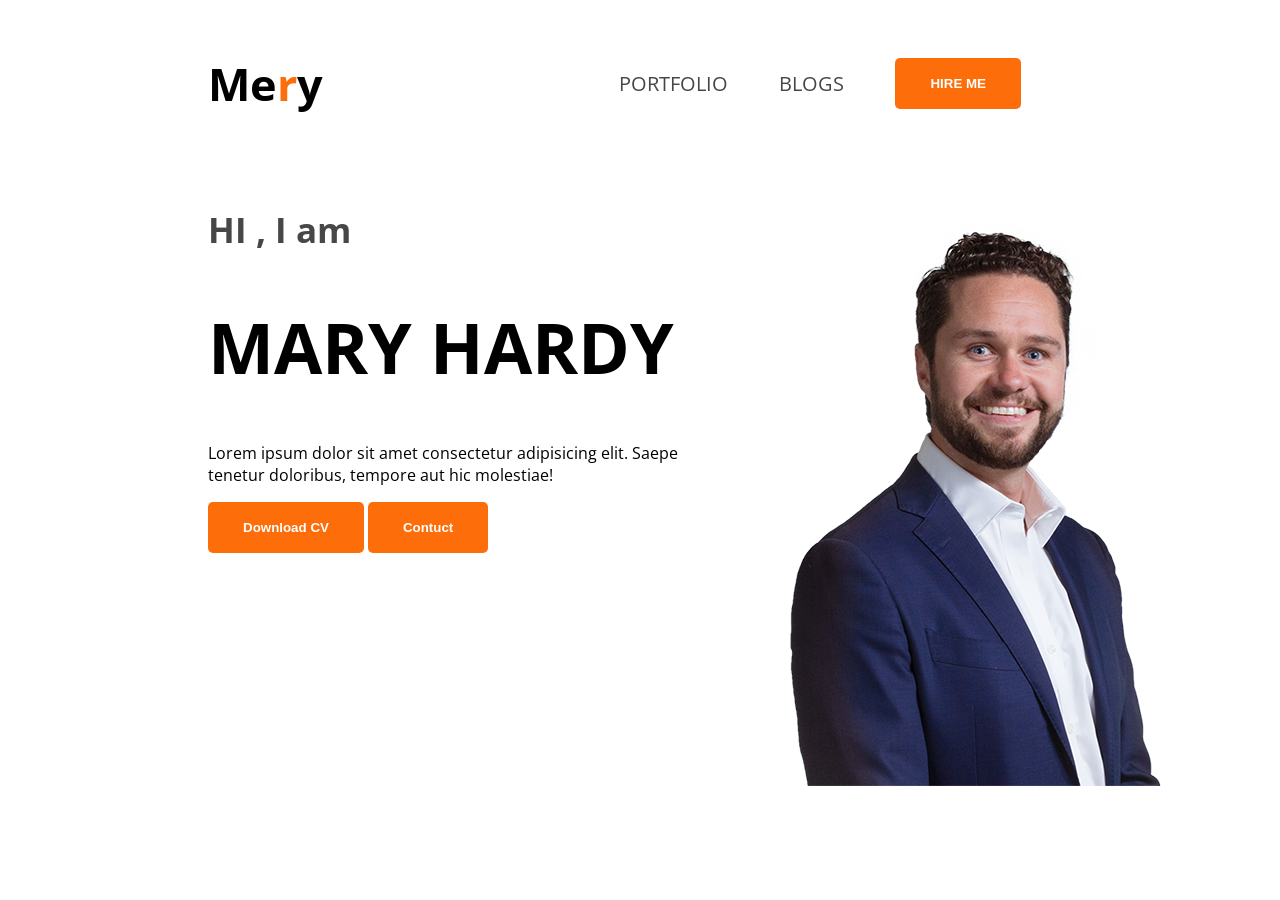
==== web.html @ 64a636ee "nav and banner" ====
<!DOCTYPE html>
<html lang="en">
<head>
    <meta charset="UTF-8">
    <meta name="viewport" content="width=device-width, initial-scale=1.0">
    <title>Document</title>
    <link rel="preconnect" href="https://fonts.googleapis.com">
<link rel="preconnect" href="https://fonts.gstatic.com" crossorigin>
<link href="https://fonts.googleapis.com/css2?family=Open+Sans:ital,wght@0,300..800;1,300..800&display=swap" rel="stylesheet">
    <link rel="stylesheet" href="web.css">
</head>

<body class="open-sans-normal">
    <header>
        <nav>
            <h3 class="nav-title">Me<span class="text-primary">r</span>y</h3>
           <ul>
            <li><a href="">PORTFOLIO</a></li>
            <li><a href="">BLOGS</a></li>
            <li><a href=""><button class="btn-primary">HIRE ME</button></a></li>
           </ul>
        </nav>
        <div class="banner">
            <div class="banner-content">
                <h4 class="banner-gret">HI , I am</h4>
                <h1 class="banner-title">MARY HARDY</h1>
                <P class="banner-descrip">
                    Lorem ipsum dolor sit amet consectetur adipisicing elit. Saepe tenetur doloribus, tempore aut hic molestiae!

                </P>
                <button class="btn-primary">Download CV</button>
                <button class="btn-primary">Contuct</button>
            </div>
            <img class="banner-picture" src="images/mery.png" alt="">
        </div>
    </header>
    <main>

    </main>
    <footer>

    </footer>
</body>
</html>
---- web.css ----
.open-sans-normal {
  font-family: "Open Sans", sans-serif;
  font-optical-sizing: auto;
  
  font-style: normal;
  font-variation-settings:
    "wdth" 100;
}
/* shared item */

.text-primary{
    color: #FD6E0A;
}
.btn-primary{
   background-color: #FD6E0A; 
   font-weight: bold;
   color: white;
   padding: 18px 35px;
   border-radius: 5px;
   border: none;
}
/* nav styles */
nav{
    display: flex;
    align-items: center;
    justify-content: space-between;
    margin: 0px 200px;
    font-size: 20px;
}

nav ul{
    display: flex;
    align-items: center;
}
.nav-title{
    font-weight: bolder;
    font-size: 45px;
}
nav ul li{
    list-style: none;
    margin-right: 51px;
}
nav li a{
    text-decoration: none;
    color: #474747;
    font-size: 20px;
}
/*banner styles*/
.banner-gret{
    color: #474747;
    font-size: 35px;
    font-weight: 600px;
}
.banner-title{
    font-weight: bold;
    font-size: 70px;

}
.banner-discrip{
   font-size: 18px; 
   font-weight: 10px;
}
.banner-picture{
    width: 580px;
}
.banner{
    display: flex;
    justify-content: space-between;
    margin: 0 35px 0 200px;
}
.banner-content{
    max-width: 580px;
}
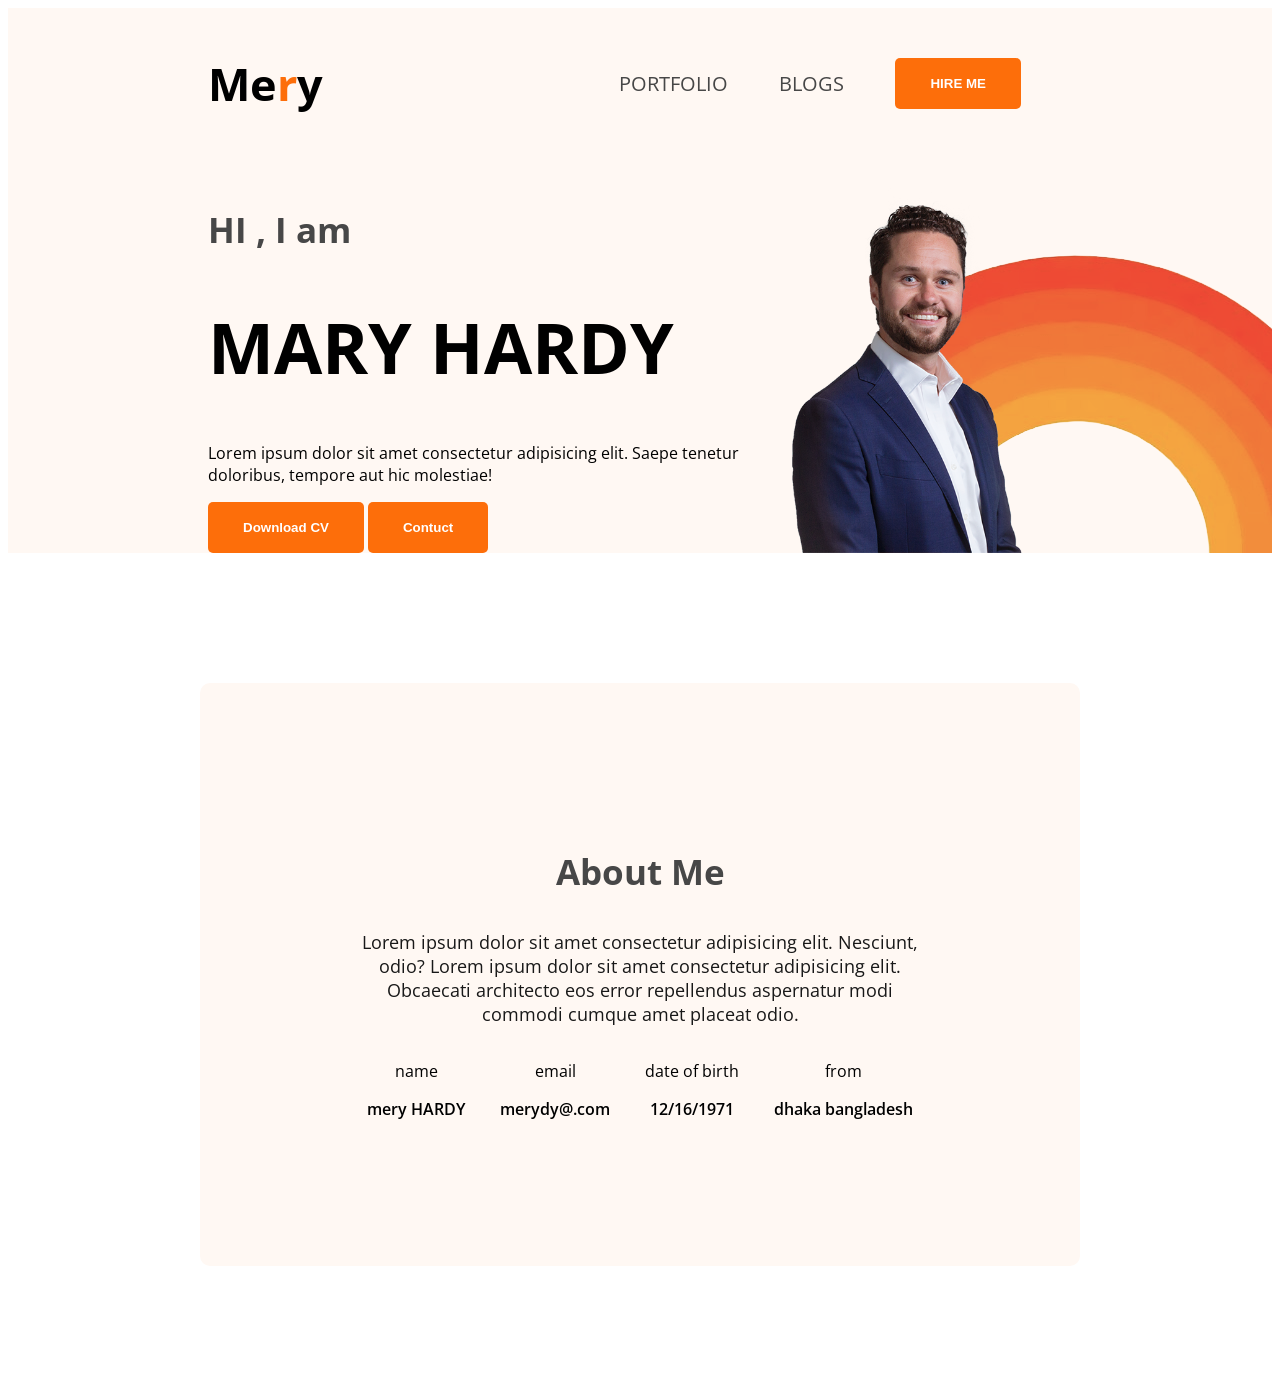
==== commit 239e3270: "first main added" ====
--- a/web.html
+++ b/web.html
@@ -11,7 +11,7 @@
 </head>
 
 <body class="open-sans-normal">
-    <header>
+    <header class="header second-bg">
         <nav>
             <h3 class="nav-title">Me<span class="text-primary">r</span>y</h3>
            <ul>
@@ -35,7 +35,31 @@
         </div>
     </header>
     <main>
+        <section class="about second-bg">
+            <h3 class="section-title">About Me</h3>
+            <p class="section-descrip">Lorem ipsum dolor sit amet consectetur adipisicing elit. Nesciunt, odio? Lorem ipsum dolor sit amet consectetur adipisicing elit. Obcaecati architecto eos error repellendus aspernatur modi commodi cumque amet placeat odio.</p>
+            <div class="about-items">
+            <div class="about-item">
+                <p class="item-title">name</p>
+                <p class="item-descrip">mery HARDY</p>
+            </div>
+            <div class="about-item">
+                <p class="item-title">email</p>
+                <p class="item-descrip">merydy@.com</p>
+            </div>
+            <div class="about-item">
+                <p class="item-title">date of birth</p>
+                <p class="item-descrip">12/16/1971</p>
+            </div>
+            <div class="about-item">
+                <p class="item-title">from</p>
+                <p class="item-descrip">dhaka bangladesh</p>
+            </div>
+            </div>
 
+
+
+        </section>
     </main>
     <footer>
 
--- a/web.css
+++ b/web.css
@@ -19,6 +19,28 @@
    border-radius: 5px;
    border: none;
 }
+.section-title{
+    font-size: 35px;
+    font-weight: bold;
+    color: #474747;
+}
+.section-descrip{
+    font-size: 18px;
+    color: #181818;
+}
+.second-bg{
+    background-color: #fff8f3;
+}
+/*header*/
+
+.header{
+    background-image: url("../images/rain-bow.png");
+    background-repeat: no-repeat;
+    background-position: bottom right;
+    
+}
+
+
 /* nav styles */
 nav{
     display: flex;
@@ -61,15 +83,37 @@
    font-weight: 10px;
 }
 .banner-picture{
-    width: 580px;
+    width: 320px;
 }
 .banner{
     display: flex;
     justify-content: space-between;
-    margin: 0 35px 0 200px;
+    margin: 0 203px 0 200px;
 }
 .banner-content{
     max-width: 580px;
 }
+/* main styles */
+main{
+    max-width: 1140px;
+    margin: 0 auto;
+}
+/* about styles */
+.about{
+    border-radius: 10px;
+    padding: 130px 150px;
+    text-align: center;
+    margin: 130px;
 
 
+    
+}
+.about-items{
+    display: flex;
+    justify-content: space-around;
+}
+.item-descrip{
+    font-weight: 600;
+}
+
+
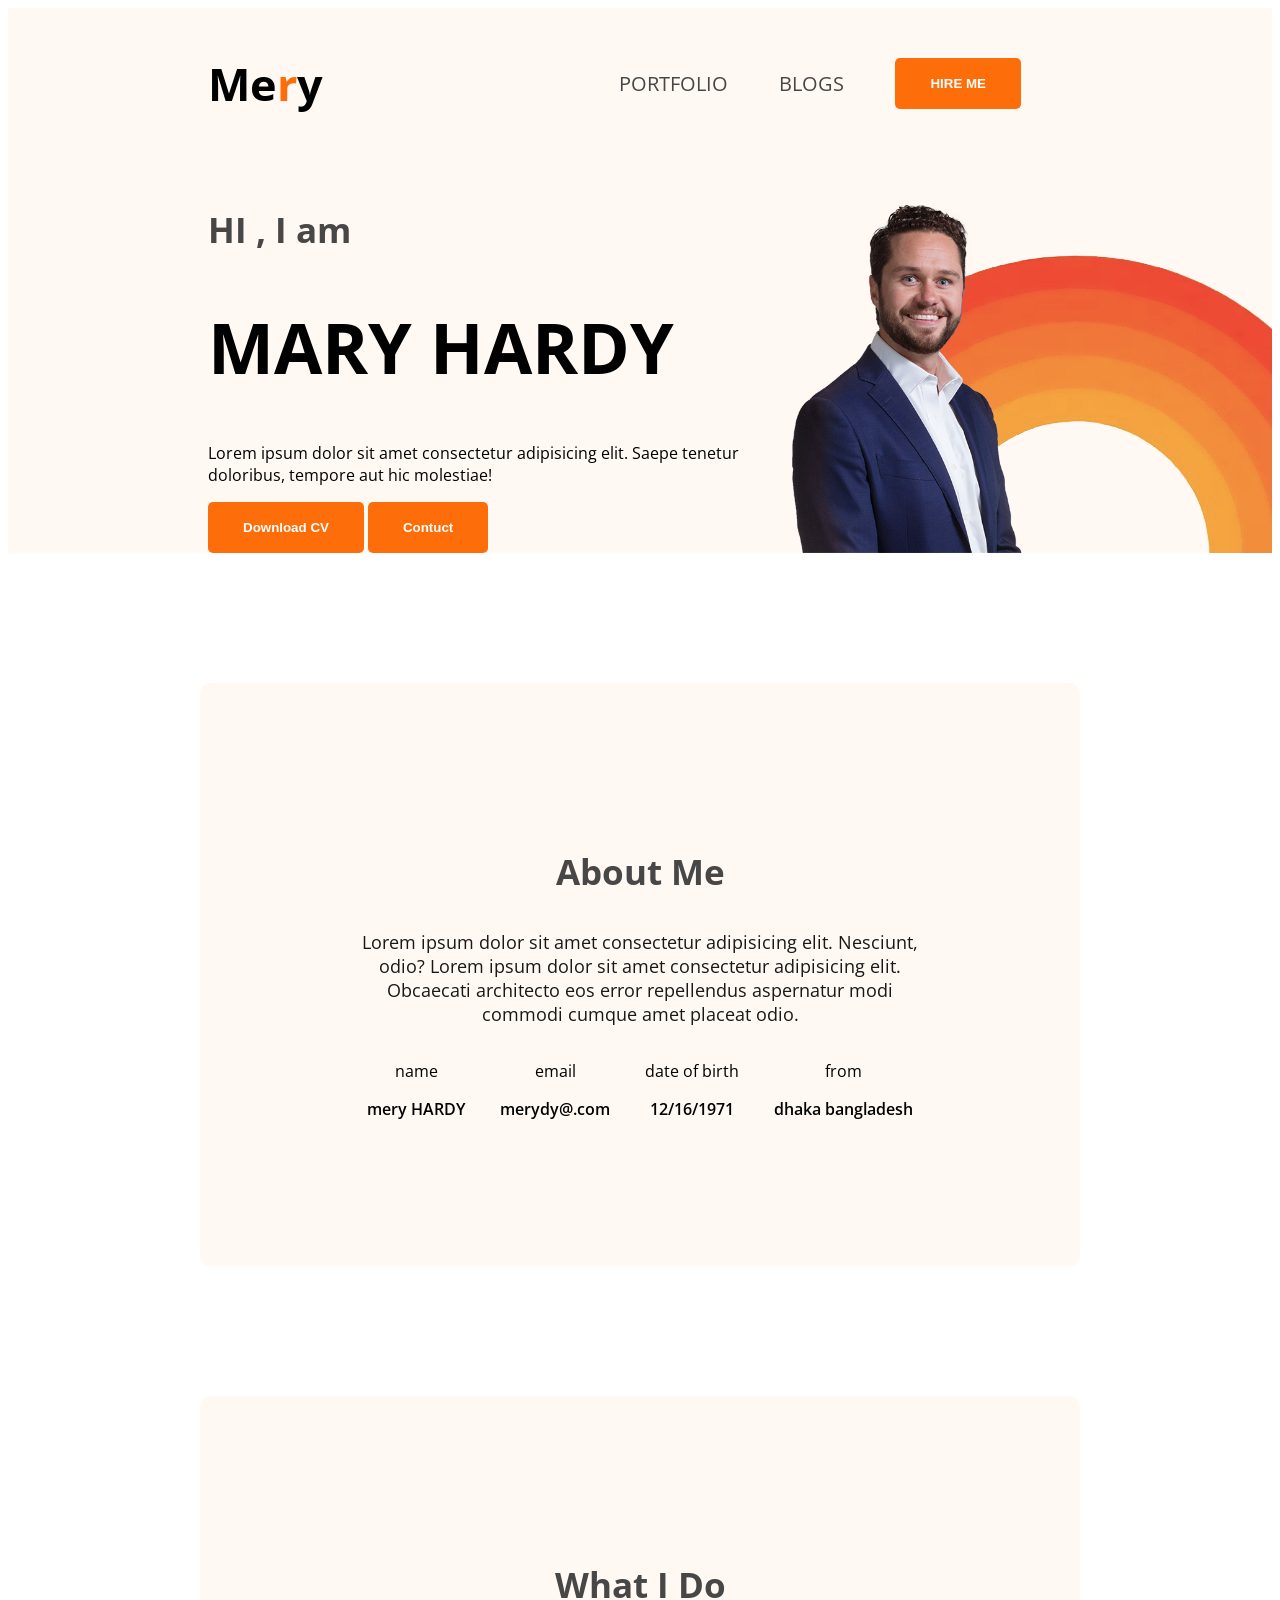
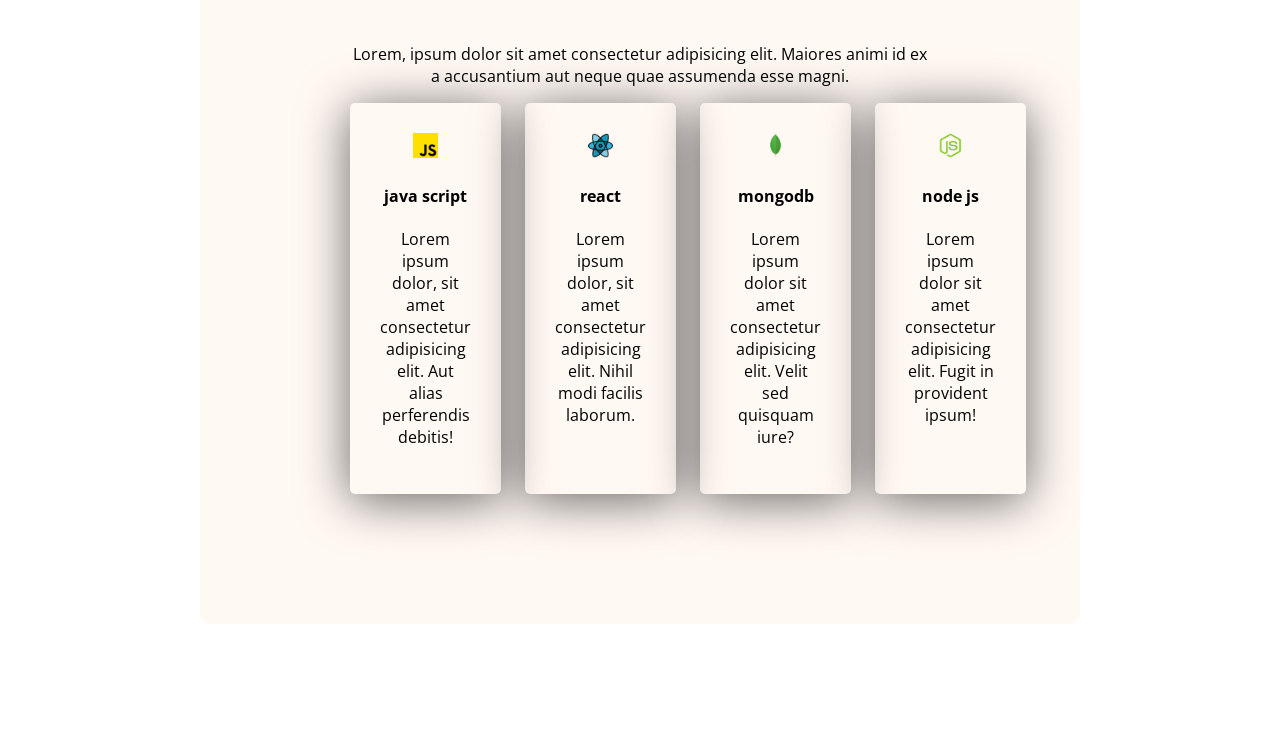
==== commit e043abb6: "what i do" ====
--- a/web.html
+++ b/web.html
@@ -56,9 +56,36 @@
                 <p class="item-descrip">dhaka bangladesh</p>
             </div>
             </div>
+            
+        </section>
+        <section class="skillss second-bg">
+            <h3 class="section-title text-center">
+                What I Do
+            </h3>
+            <p class="section-descrep text-center">Lorem, ipsum dolor sit amet consectetur adipisicing elit. Maiores animi id ex a accusantium aut neque quae assumenda esse magni.</p>
 
-
-
+            <div class="skills-container">
+                <div class="skills">
+                    <img src="images/js.png" alt="">
+                    <h4 class="skill-title">java script</h4>
+                    <p class="skill-descrip">Lorem ipsum dolor, sit amet consectetur adipisicing elit. Aut alias perferendis debitis!</p>
+                </div>
+                <div class="skills">
+                    <img src="images/react.png" alt="">
+                    <h4 class="skill-title">react</h4>
+                    <p class="skill-descrip">Lorem ipsum dolor, sit amet consectetur adipisicing elit. Nihil modi facilis laborum.</p>
+                </div>
+                <div class="skills">
+                    <img src="images/mongo.png" alt="">
+                    <h4 class="skill-title">mongodb</h4>
+                    <p class="skill-descrip">Lorem ipsum dolor sit amet consectetur adipisicing elit. Velit sed quisquam iure?</p>
+                </div>
+                <div class="skills">
+                    <img src="images/Node.png" alt="">
+                    <h4 class="skill-title">node js</h4>
+                    <p class="skill-descrip">Lorem ipsum dolor sit amet consectetur adipisicing elit. Fugit in provident ipsum!</p>
+                </div>
+            </div>
         </section>
     </main>
     <footer>
--- a/web.css
+++ b/web.css
@@ -7,6 +7,9 @@
     "wdth" 100;
 }
 /* shared item */
+.text-center{
+    text-align: center;
+}
 
 .text-primary{
     color: #FD6E0A;
@@ -98,6 +101,11 @@
     max-width: 1140px;
     margin: 0 auto;
 }
+main section{
+    margin-top: 130px;
+    margin-bottom: 130px;
+}
+
 /* about styles */
 .about{
     border-radius: 10px;
@@ -115,5 +123,26 @@
 .item-descrip{
     font-weight: 600;
 }
+/*skill section */
+.skillss{
+    border-radius: 10px;
+    padding: 130px 150px;
+    text-align: center;
+    margin: 130px;
+    
+}
+.skills-container{
+    display: flex;
+    gap: 24px;
+    
+}
+.skills{
+    padding: 30px;
+    box-shadow: 0px 6px 50px 0px rgba(0, 0, 0, 0.6) ;
+    border-radius: 5px;
+}
+.skills img{
+    width: 25px;
+}
 
 
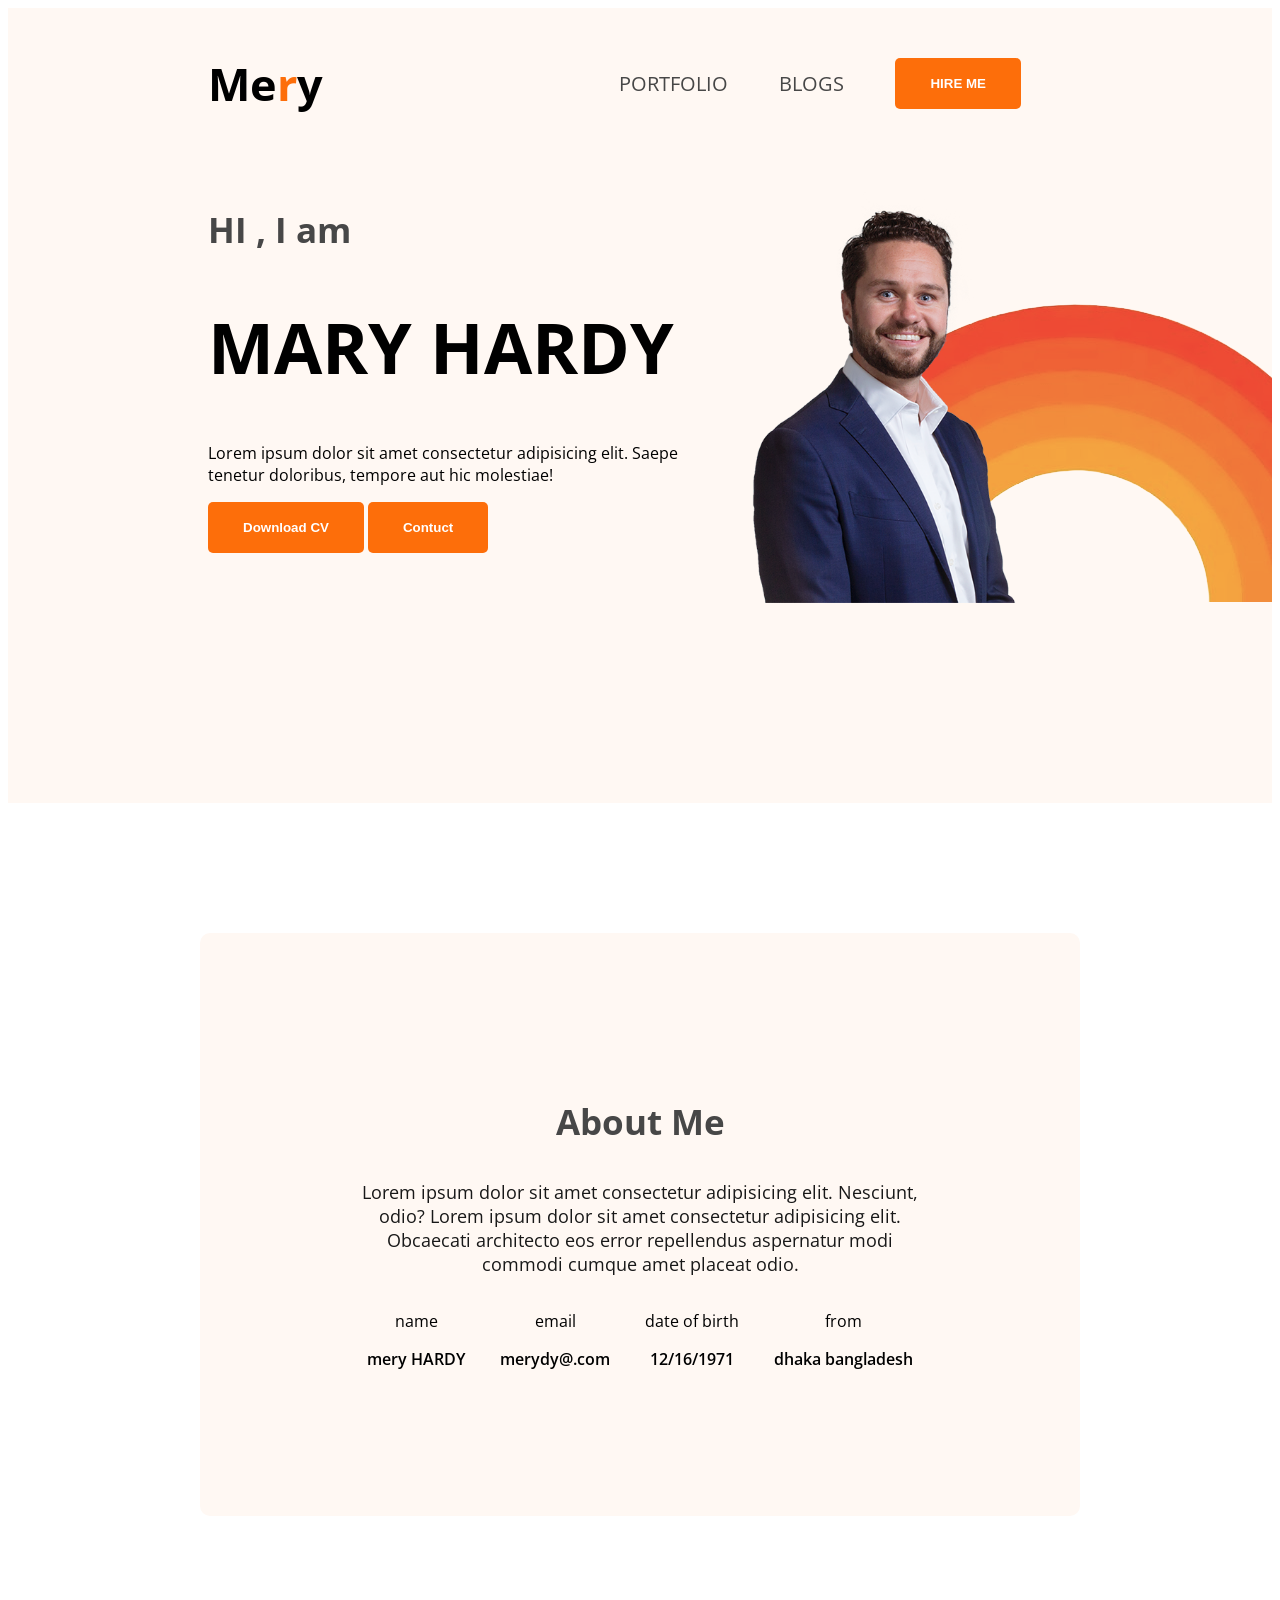
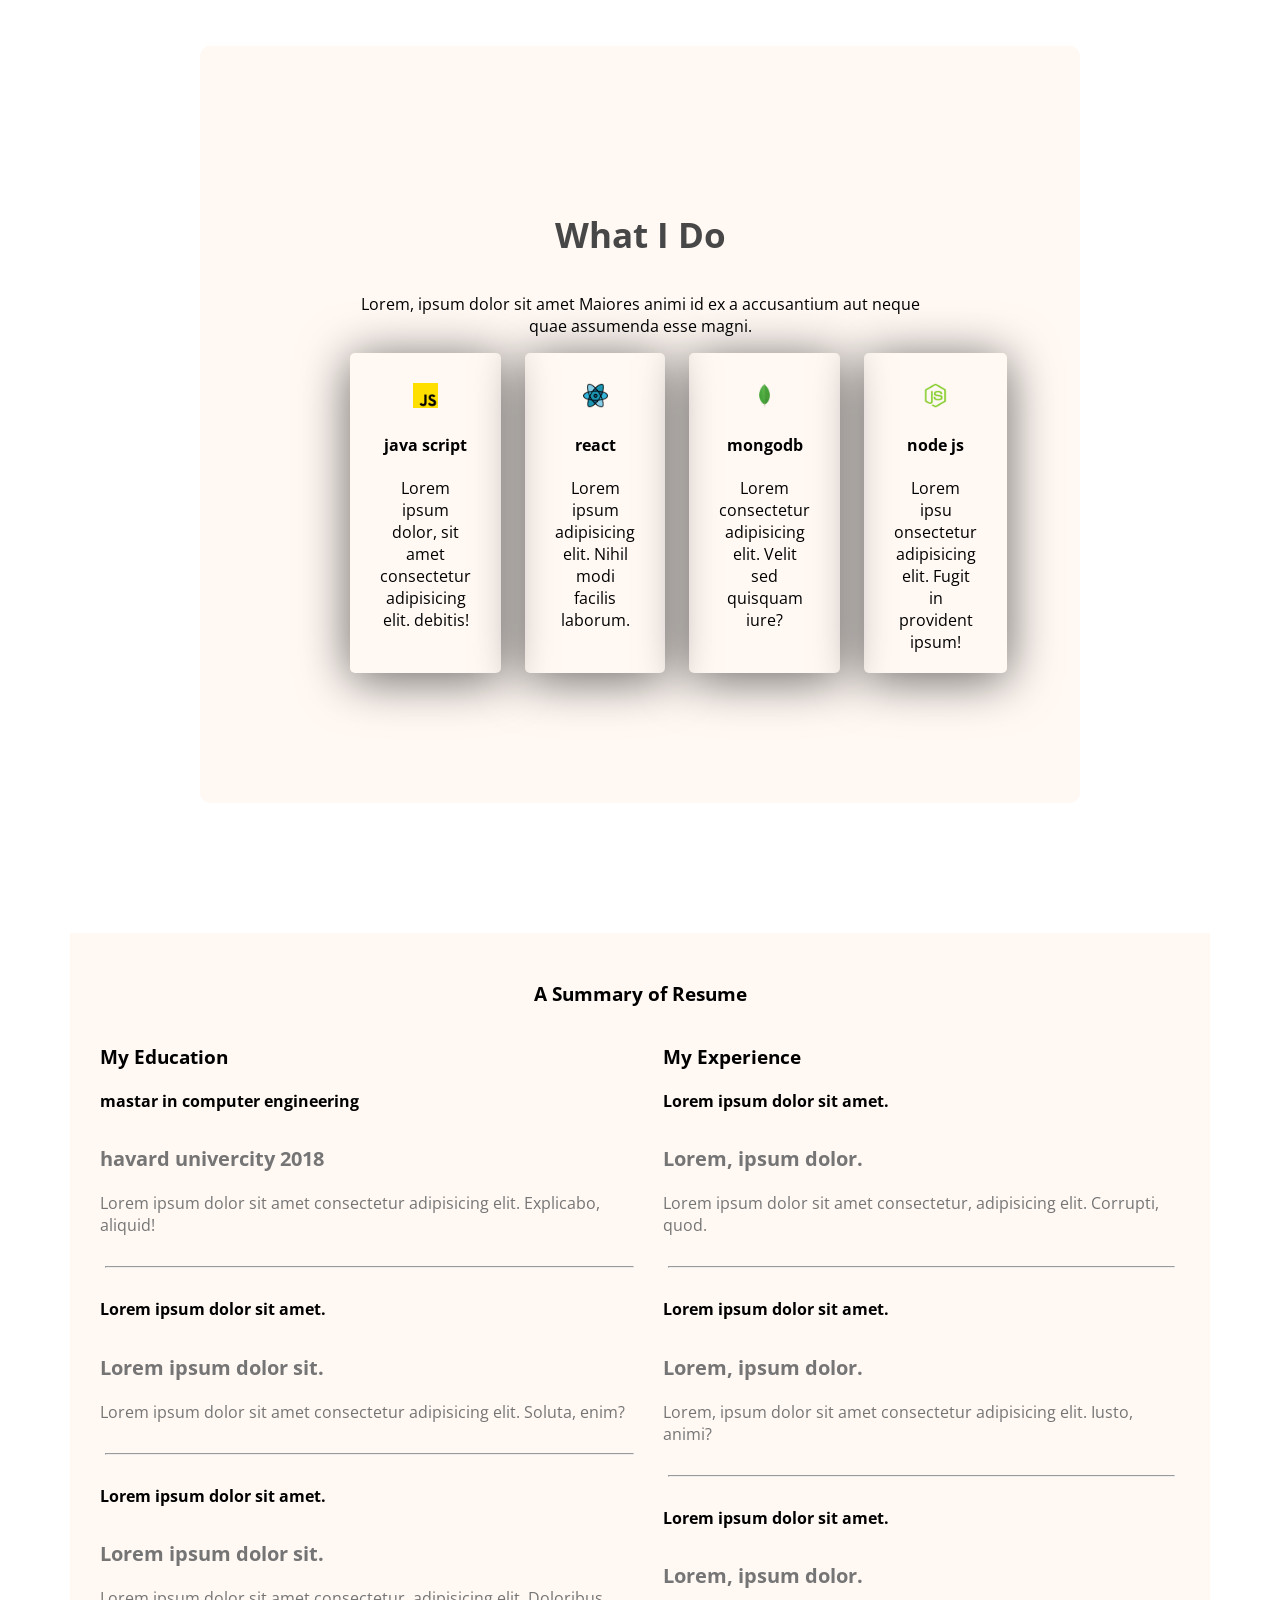
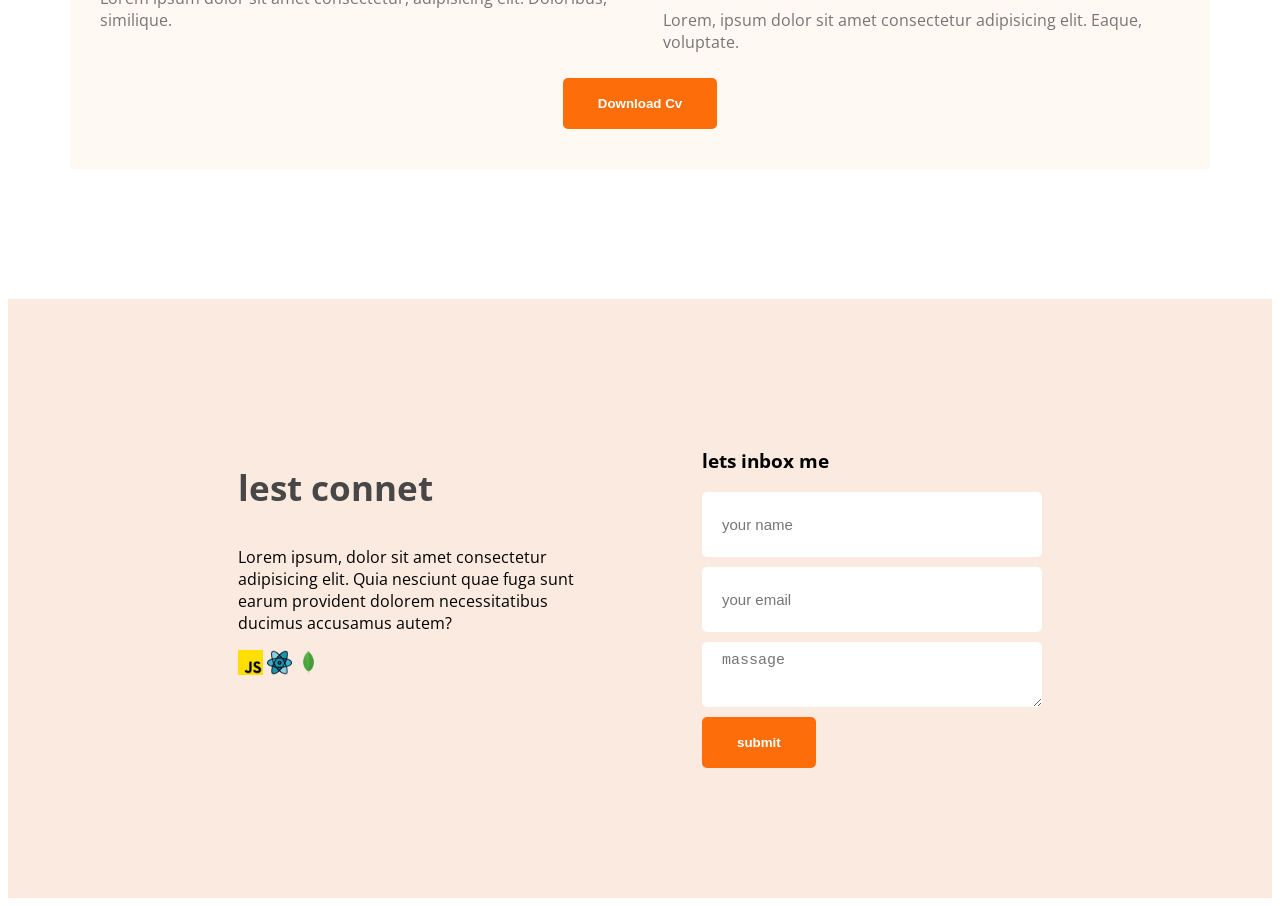
==== commit 93e56e74: "full web designed" ====
--- a/web.html
+++ b/web.html
@@ -3,7 +3,7 @@
 <head>
     <meta charset="UTF-8">
     <meta name="viewport" content="width=device-width, initial-scale=1.0">
-    <title>Document</title>
+    <title>MERY HARDY</title>
     <link rel="preconnect" href="https://fonts.googleapis.com">
 <link rel="preconnect" href="https://fonts.gstatic.com" crossorigin>
 <link href="https://fonts.googleapis.com/css2?family=Open+Sans:ital,wght@0,300..800;1,300..800&display=swap" rel="stylesheet">
@@ -62,34 +62,103 @@
             <h3 class="section-title text-center">
                 What I Do
             </h3>
-            <p class="section-descrep text-center">Lorem, ipsum dolor sit amet consectetur adipisicing elit. Maiores animi id ex a accusantium aut neque quae assumenda esse magni.</p>
+            <p class="section-descrep text-center">Lorem, ipsum dolor sit amet  Maiores animi id ex a accusantium aut neque quae assumenda esse magni.</p>
 
             <div class="skills-container">
                 <div class="skills">
                     <img src="images/js.png" alt="">
                     <h4 class="skill-title">java script</h4>
-                    <p class="skill-descrip">Lorem ipsum dolor, sit amet consectetur adipisicing elit. Aut alias perferendis debitis!</p>
+                    <p class="skill-descrip">Lorem ipsum dolor, sit amet consectetur adipisicing elit.  debitis!</p>
                 </div>
                 <div class="skills">
                     <img src="images/react.png" alt="">
                     <h4 class="skill-title">react</h4>
-                    <p class="skill-descrip">Lorem ipsum dolor, sit amet consectetur adipisicing elit. Nihil modi facilis laborum.</p>
+                    <p class="skill-descrip">Lorem ipsum  adipisicing elit. Nihil modi facilis laborum.</p>
                 </div>
                 <div class="skills">
                     <img src="images/mongo.png" alt="">
                     <h4 class="skill-title">mongodb</h4>
-                    <p class="skill-descrip">Lorem ipsum dolor sit amet consectetur adipisicing elit. Velit sed quisquam iure?</p>
+                    <p class="skill-descrip">Lorem  consectetur adipisicing elit. Velit sed quisquam iure?</p>
                 </div>
                 <div class="skills">
                     <img src="images/Node.png" alt="">
                     <h4 class="skill-title">node js</h4>
-                    <p class="skill-descrip">Lorem ipsum dolor sit amet consectetur adipisicing elit. Fugit in provident ipsum!</p>
+                    <p class="skill-descrip">Lorem ipsu onsectetur adipisicing elit. Fugit in provident ipsum!</p>
                 </div>
             </div>
         </section>
+        <section class="resume second-bg">
+           <h3 class="secton-titel text-center">A Summary of Resume</h3> 
+           <div class="resume-container">
+            <div class="resume-column">
+                <h3 class="resume-column-title">My Education</h3>
+                <div class="experience">
+                    <h4 class="experience-title">mastar in computer engineering</h4>
+                    <h5 class="experience-sub-title">havard univercity 2018</h5>
+                    <div class="experience-descrip">Lorem ipsum dolor sit amet consectetur adipisicing elit. Explicabo, aliquid!</div>
+
+                </div>
+                <hr>
+                <div class="experience">
+                    <h4 class="experience-title">Lorem ipsum dolor sit amet.</h4>
+                    <h5 class="experience-sub-title">Lorem ipsum dolor sit.</h5>
+                    <div class="experience-descrip">Lorem ipsum dolor sit amet consectetur adipisicing elit. Soluta, enim?</div>
+                    
+                </div>
+                <hr>
+                <div class="experience">
+                    <h4 class="experience-title">Lorem ipsum dolor sit amet.</h4>
+                    <h5 class="experience-sub-title">Lorem ipsum dolor sit.</h5>
+                    <div class="experience-descrip">Lorem ipsum dolor sit amet consectetur, adipisicing elit. Doloribus, similique.</div>
+                </div>
+            </div>
+            <div class="resume-column">
+                <h3 class="resume-column-title">My Experience</h3>
+                <div class="experience">
+                    <h4 class="experience-title">Lorem ipsum dolor sit amet.</h4>
+                    <h5 class="experience-sub-title">Lorem, ipsum dolor.</h5>
+                    <div class="experience-descrip">Lorem ipsum dolor sit amet consectetur, adipisicing elit. Corrupti, quod.</div>
+                </div>
+                <hr>
+                <div class="experience">
+                    <h4 class="experience-title">Lorem ipsum dolor sit amet.</h4>
+                    <h5 class="experience-sub-title">Lorem, ipsum dolor.</h5>
+                    <div class="experience-descrip">Lorem, ipsum dolor sit amet consectetur adipisicing elit. Iusto, animi?</div>
+                </div>
+                <hr>
+                <div class="experience">
+                    <h4 class="experience-title">Lorem ipsum dolor sit amet.</h4>
+                    <h5 class="experience-sub-title">Lorem, ipsum dolor.</h5>
+                    <div class="experience-descrip">Lorem, ipsum dolor sit amet consectetur adipisicing elit. Eaque, voluptate.</div>
+                </div>
+            </div>
+           </div>
+           <div class="text-center resume-download-cv">
+            <button class="btn-primary">Download Cv</button>
+
+           </div>
+        </section>
     </main>
     <footer>
-
+        <div class="fotter-cloumn">
+            <h3 class="section-title">lest connet</h3>
+            <p>Lorem ipsum, dolor sit amet consectetur adipisicing elit. Quia nesciunt quae fuga sunt earum provident dolorem necessitatibus ducimus accusamus autem?</p>
+            <a href=""><img src="images/js.png" alt="" class="fotter-img"></a>
+            <a href=""><img src="images/react.png" alt="" class="fotter-img"></a>
+            <a href=""><img src="images/mongo.png" alt="" class="fotter-img"></a>
+        </div>
+        <div class="fotter-cloumn">
+            <h3 class="secton-title">
+              lets inbox me  
+            </h3>
+            <form action="">
+            <input type="text" name="" id="" placeholder="your name">
+            <input type="email" name="" id="" placeholder="your email">
+            <textarea name="your massage" id="" cols="25" rows="10" placeholder="massage"></textarea>
+            <input type="submit" value="submit" class="btn-primary">
+            
+            </form>
+        </div>
     </footer>
 </body>
 </html>
--- a/web.css
+++ b/web.css
@@ -39,7 +39,8 @@
 .header{
     background-image: url("../images/rain-bow.png");
     background-repeat: no-repeat;
-    background-position: bottom right;
+    background-position:  right;
+    padding-bottom: 200px;
     
 }
 
@@ -86,7 +87,7 @@
    font-weight: 10px;
 }
 .banner-picture{
-    width: 320px;
+    width: 365px;
 }
 .banner{
     display: flex;
@@ -140,9 +141,65 @@
     padding: 30px;
     box-shadow: 0px 6px 50px 0px rgba(0, 0, 0, 0.6) ;
     border-radius: 5px;
+    height: 260px;
 }
 .skills img{
     width: 25px;
 }
-
-
+/* resume section*/
+.resume{
+    padding: 30px;
+    
+}
+
+.resume-container{
+   display: flex; 
+   gap: 24px;
+   
+   
+}
+
+.experience-descrip, .experience-sub-title{
+    color: #757575;
+}
+.experience-sub-title{
+    font-size: 20px;
+    margin-bottom: 20px;
+}
+.resume hr{
+    margin: 30px 5px;
+}
+.resume-download-cv{
+    margin-top: 25px;
+    margin-bottom: 10px;
+}
+/* fotter style*/
+footer{
+    background-color: #faeae0;
+    padding: 130px 230px;
+    display: flex;
+    gap: 100px;
+}
+.fotter-img{
+    width: 25px;
+}
+.footer-column{
+    width: 50%;
+}
+footer input[type="text"], footer input[type="email"], footer textarea{
+    height: 45px;
+    border-radius: 5px;
+    background-color: white;
+    display: block;
+    width: 300px;
+    padding: 10px 20px;
+    font-size: 15px;
+    border: none;
+    margin-bottom: 10px;
+}
+.footer-column p{
+    color: #474747;
+}
+
+
+
